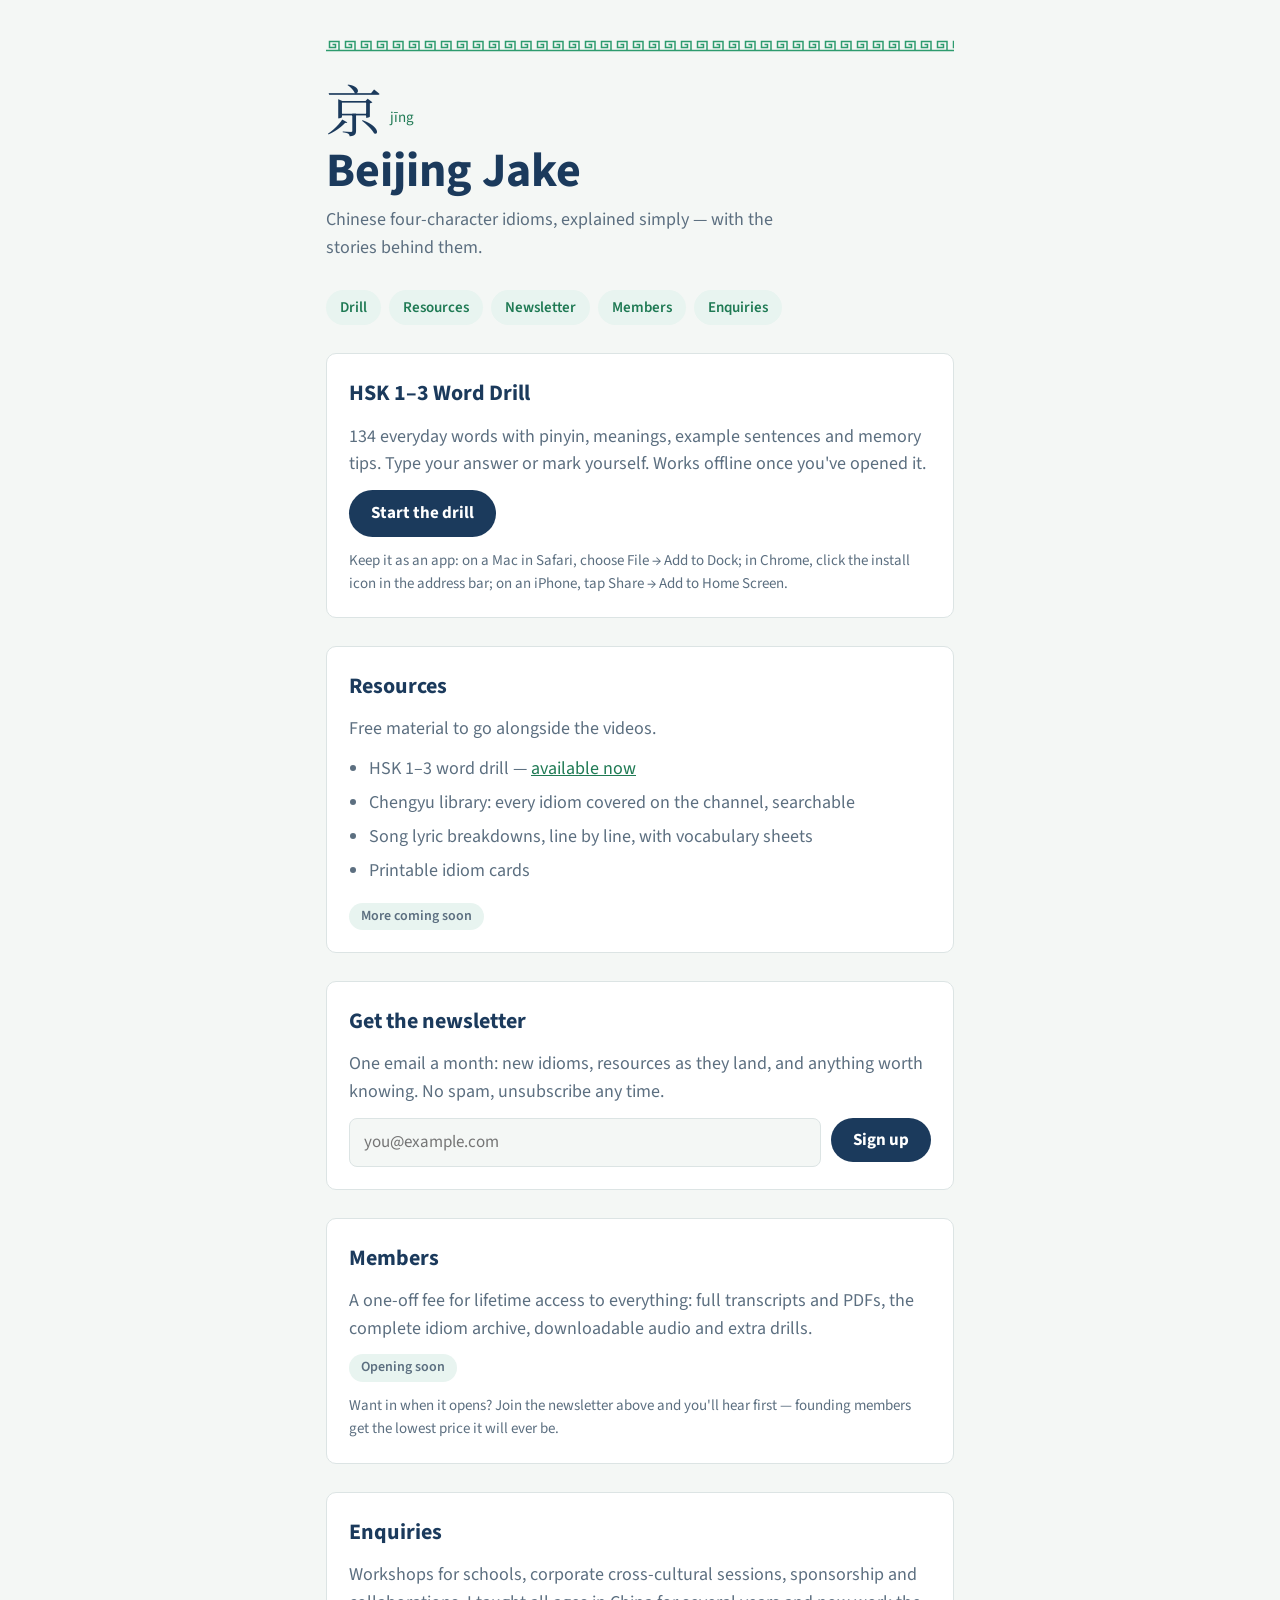
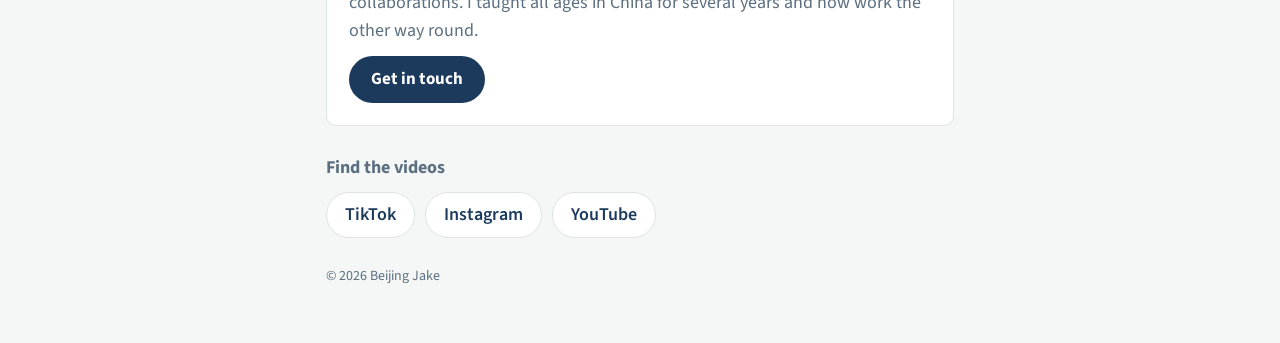
==== index.html @ eb33074b "Add files via upload" ====
<!doctype html>
<html lang="en">
<head>
<meta charset="utf-8">
<meta name="viewport" content="width=device-width,initial-scale=1,viewport-fit=cover">
<title>Beijing Jake — Chinese idioms, culture and language</title>
<meta name="description" content="Chinese four-character idioms (chengyu) explained simply, with the stories behind them. Free HSK drill, resources and workshops.">
<link rel="canonical" href="https://beijingjake.com/">

<meta property="og:type" content="website">
<meta property="og:site_name" content="Beijing Jake">
<meta property="og:title" content="Beijing Jake — Chinese idioms, culture and language">
<meta property="og:description" content="Chinese four-character idioms explained simply, with the stories behind them. Free HSK drill and resources.">
<meta property="og:url" content="https://beijingjake.com/">
<meta property="og:image" content="https://beijingjake.com/icons/icon-512.png">
<meta name="twitter:card" content="summary_large_image">

<meta name="theme-color" content="#1B3A5C">
<link rel="manifest" href="./manifest.webmanifest">
<link rel="icon" type="image/png" sizes="192x192" href="./icons/icon-192.png">
<link rel="apple-touch-icon" href="./icons/apple-touch-icon.png">
<meta name="apple-mobile-web-app-capable" content="yes">
<meta name="apple-mobile-web-app-title" content="BJ Drill">

<link rel="preconnect" href="https://fonts.googleapis.com">
<link rel="preconnect" href="https://fonts.gstatic.com" crossorigin>
<link rel="stylesheet" href="https://fonts.googleapis.com/css2?family=Noto+Serif+SC:wght@500;700&family=Source+Sans+3:wght@400;600;700&display=swap">

<style>
:root {
  --bg: #f4f7f5; --surface: #ffffff; --ink: #1b3a5c; --muted: #5c6f80; --line: #dce4e4;
  --brand: #1b3a5c;          /* navy — structure and actions */
  --on-brand: #ffffff;
  --jade: #1f7a54;           /* jade, darkened for safe contrast on light */
  --jade-bright: #2d9b6e;    /* brand jade — decoration and fills only */
  --jade-soft: #e8f4f0;
  --font-ui: "Source Sans 3", "Segoe UI", system-ui, -apple-system, sans-serif;
  --font-zh: "Noto Serif SC", "Songti SC", "SimSun", serif;
}
@media (prefers-color-scheme: dark) {
  :root {
    --bg: #0e1b26; --surface: #16293a; --ink: #e8eef2; --muted: #9aaab8; --line: #27405a;
    --brand: #8fb6dc; --on-brand: #0e1b26;
    --jade: #4fc79a; --jade-bright: #4fc79a; --jade-soft: #14332a;
    color-scheme: dark;
  }
}
* { box-sizing: border-box; }
html { color-scheme: light dark; }
body {
  margin: 0; background: var(--bg); color: var(--ink);
  font-family: var(--font-ui); font-size: 18px; line-height: 1.55;
  padding-top: env(safe-area-inset-top, 0px); padding-bottom: env(safe-area-inset-bottom, 0px);
}
img { max-width: 100%; }
[hidden] { display: none !important; }
.visually-hidden { position: absolute; width: 1px; height: 1px; overflow: hidden; clip: rect(0 0 0 0); white-space: nowrap; }
.wrap {
  max-width: 660px; margin: 0 auto;
  padding-left: max(16px, env(safe-area-inset-left, 0px));
  padding-right: max(16px, env(safe-area-inset-right, 0px));
  padding-block: 40px 56px; display: flex; flex-direction: column; gap: 28px;
}
.fret { height: 12px; background: var(--jade-bright);
  -webkit-mask: url("data:image/svg+xml,%3Csvg xmlns='http://www.w3.org/2000/svg' width='16' height='12'%3E%3Cpath d='M0 10.5H16M13 10.5V1.5H3.5V7.5H9.5V4.5H6.5' fill='none' stroke='black' stroke-width='1.5'/%3E%3C/svg%3E") repeat-x left center / 16px 12px;
          mask: url("data:image/svg+xml,%3Csvg xmlns='http://www.w3.org/2000/svg' width='16' height='12'%3E%3Cpath d='M0 10.5H16M13 10.5V1.5H3.5V7.5H9.5V4.5H6.5' fill='none' stroke='black' stroke-width='1.5'/%3E%3C/svg%3E") repeat-x left center / 16px 12px; }
header { display: flex; flex-direction: column; gap: 10px; }
.mark { font-family: var(--font-zh); font-size: 56px; line-height: 1; color: var(--brand); }
.mark small { font-family: var(--font-ui); font-size: 15px; color: var(--jade); margin-left: 8px; vertical-align: middle; }
h1 { margin: 0; font-size: clamp(34px, 8vw, 48px); line-height: 1.05; }
.lede { margin: 0; color: var(--muted); max-width: 55ch; }
nav.jump { display: flex; flex-wrap: wrap; gap: 8px; }
nav.jump a {
  font-size: 15px; font-weight: 600; text-decoration: none;
  color: var(--jade); background: var(--jade-soft);
  border-radius: 999px; padding: 6px 14px;
}
nav.jump a:focus-visible { outline: 3px solid var(--jade); outline-offset: 2px; }
.card { background: var(--surface); border: 1px solid var(--line); border-radius: 10px; padding: 22px; display: flex; flex-direction: column; gap: 12px; }
.card h2 { margin: 0; font-size: 22px; }
.card p { margin: 0; color: var(--muted); }
.card ul { margin: 0; padding-left: 20px; color: var(--muted); }
.card li { margin-bottom: 6px; }
.card a:not(.btn) { color: var(--jade); }
.btn { align-self: flex-start; display: inline-block; font-weight: 700; border-radius: 999px; padding: 10px 22px; background: var(--brand); color: var(--on-brand); text-decoration: none; border: 0; font-size: 17px; font-family: inherit; cursor: pointer; }
.btn:focus-visible { outline: 3px solid var(--jade); outline-offset: 3px; }
.install { font-size: 15px; color: var(--muted); margin: 0; }
.soon { font-size: 14px; font-weight: 600; color: var(--jade); background: var(--jade-soft); border-radius: 999px; padding: 3px 12px; align-self: flex-start; }
form.signup { display: flex; flex-wrap: wrap; gap: 10px; }
form.signup input[type="email"] {
  flex: 1 1 220px; font: inherit; font-size: 17px; padding: 10px 14px;
  border: 1px solid var(--line); border-radius: 8px;
  background: var(--bg); color: var(--ink);
}
form.signup input[type="email"]:focus-visible { outline: 3px solid var(--jade); outline-offset: 1px; }
.social { display: flex; flex-wrap: wrap; gap: 10px; }
.social a { font-weight: 600; text-decoration: none; color: var(--brand); border: 1px solid var(--line); border-radius: 999px; padding: 8px 18px; background: var(--surface); }
.social a:focus-visible { outline: 3px solid var(--jade); outline-offset: 2px; }
footer { font-size: 14px; color: var(--muted); }
footer a { color: var(--muted); }
</style>
</head>
<body>

<main class="wrap">
  <div class="fret" aria-hidden="true"></div>

  <header>
    <div class="mark" lang="zh-CN">京<small>jīng</small></div>
    <h1>Beijing Jake</h1>
    <p class="lede">Chinese four-character idioms, explained simply — with the stories behind them.</p>
  </header>

  <nav class="jump" aria-label="Sections">
    <a href="#drill">Drill</a>
    <a href="#resources">Resources</a>
    <a href="#newsletter">Newsletter</a>
    <a href="#members">Members</a>
    <a href="#enquiries">Enquiries</a>
  </nav>

  <section class="card" id="drill" aria-labelledby="drill-h">
    <h2 id="drill-h">HSK 1–3 Word Drill</h2>
    <p>134 everyday words with pinyin, meanings, example sentences and memory tips. Type your answer or mark yourself. Works offline once you've opened it.</p>
    <a class="btn" href="drill/">Start the drill</a>
    <p class="install">Keep it as an app: on a Mac in Safari, choose File → Add to Dock; in Chrome, click the install icon in the address bar; on an iPhone, tap Share → Add to Home Screen.</p>
  </section>

  <section class="card" id="resources" aria-labelledby="resources-h">
    <h2 id="resources-h">Resources</h2>
    <p>Free material to go alongside the videos.</p>
    <ul>
      <li>HSK 1–3 word drill — <a href="drill/">available now</a></li>
      <li>Chengyu library: every idiom covered on the channel, searchable</li>
      <li>Song lyric breakdowns, line by line, with vocabulary sheets</li>
      <li>Printable idiom cards</li>
    </ul>
    <p class="soon">More coming soon</p>
  </section>

  <section class="card" id="newsletter" aria-labelledby="newsletter-h">
    <h2 id="newsletter-h">Get the newsletter</h2>
    <p>One email a month: new idioms, resources as they land, and anything worth knowing. No spam, unsubscribe any time.</p>

    <!-- ===========================================================
         REPLACE THE FORM BELOW with the embed code from your email
         tool (Kit, beehiiv, Sender). Until you do, it does nothing
         — it is only the right shape and styling.
         =========================================================== -->
    <form class="signup" action="#" method="post" aria-label="Newsletter signup">
      <label class="visually-hidden" for="email">Email address</label>
      <input type="email" id="email" name="email" placeholder="you@example.com" required autocomplete="email">
      <button class="btn" type="submit">Sign up</button>
    </form>
  </section>

  <section class="card" id="members" aria-labelledby="members-h">
    <h2 id="members-h">Members</h2>
    <p>A one-off fee for lifetime access to everything: full transcripts and PDFs, the complete idiom archive, downloadable audio and extra drills.</p>
    <p class="soon">Opening soon</p>
    <p class="install">Want in when it opens? Join the newsletter above and you'll hear first — founding members get the lowest price it will ever be.</p>
  </section>

  <section class="card" id="enquiries" aria-labelledby="enquiries-h">
    <h2 id="enquiries-h">Enquiries</h2>
    <p>Workshops for schools, corporate cross-cultural sessions, sponsorship and collaborations. I taught all ages in China for several years and now work the other way round.</p>
    <!-- Swap this address for your own domain address once email is set up. -->
    <a class="btn" href="mailto:hello@beijingjake.com?subject=Enquiry%20via%20beijingjake.com">Get in touch</a>
  </section>

  <section aria-labelledby="social-h">
    <h2 id="social-h" class="lede" style="font-size:18px;margin-bottom:10px;">Find the videos</h2>
    <div class="social">
      <a href="https://www.tiktok.com/@beijing.jake" rel="me noopener">TikTok</a>
      <a href="https://www.instagram.com/beijingjakee" rel="me noopener">Instagram</a>
      <a href="https://www.youtube.com/@beijingjake" rel="me noopener">YouTube</a>
    </div>
  </section>

  <footer>© 2026 Beijing Jake</footer>
</main>

<script>
if ("serviceWorker" in navigator && location.protocol === "https:") navigator.serviceWorker.register("./sw.js").catch(() => {});
</script>

</body>
</html>
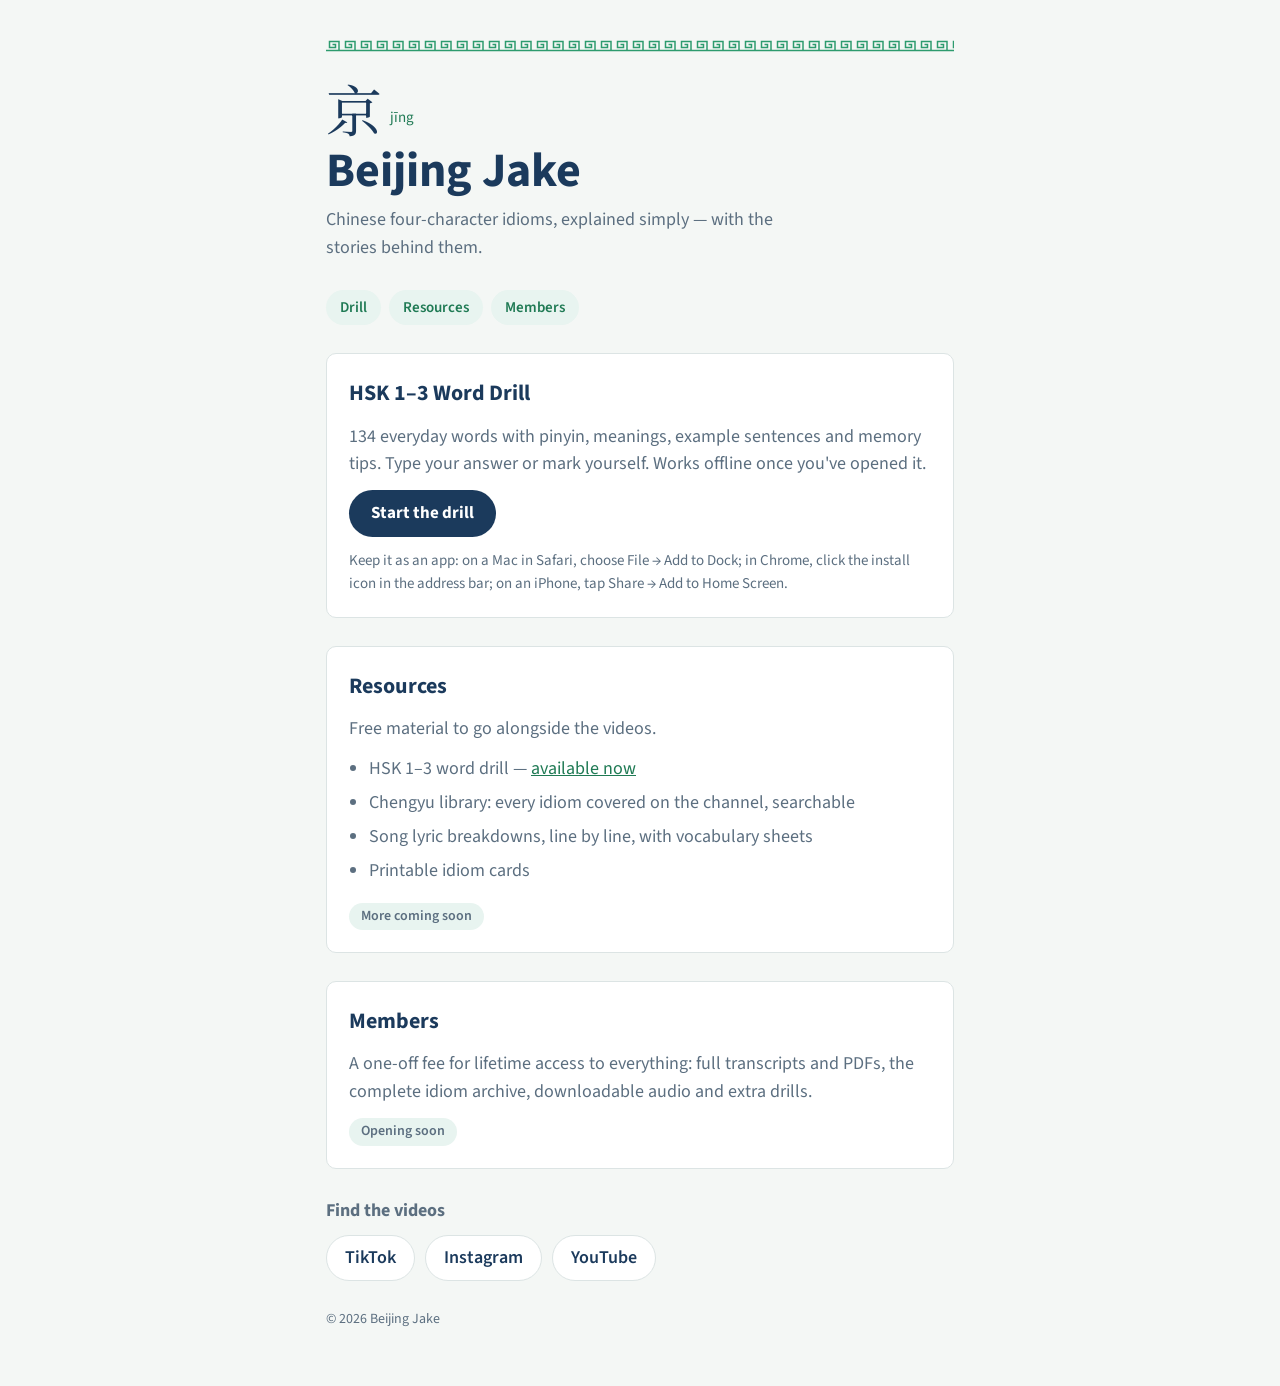
==== commit 893c906d: "REMOVE EMAIL AND NEWSLETTER FOR NOW" ====
--- a/index.html
+++ b/index.html
@@ -5,14 +5,14 @@
 <meta name="viewport" content="width=device-width,initial-scale=1,viewport-fit=cover">
 <title>Beijing Jake — Chinese idioms, culture and language</title>
 <meta name="description" content="Chinese four-character idioms (chengyu) explained simply, with the stories behind them. Free HSK drill, resources and workshops.">
-<link rel="canonical" href="https://beijingjake.com/">
+<link rel="canonical" href="https://beijingjake.uk/">
 
 <meta property="og:type" content="website">
 <meta property="og:site_name" content="Beijing Jake">
 <meta property="og:title" content="Beijing Jake — Chinese idioms, culture and language">
 <meta property="og:description" content="Chinese four-character idioms explained simply, with the stories behind them. Free HSK drill and resources.">
-<meta property="og:url" content="https://beijingjake.com/">
-<meta property="og:image" content="https://beijingjake.com/icons/icon-512.png">
+<meta property="og:url" content="https://beijingjake.uk/">
+<meta property="og:image" content="https://beijingjake.uk/icons/icon-512.png">
 <meta name="twitter:card" content="summary_large_image">
 
 <meta name="theme-color" content="#1B3A5C">
@@ -114,9 +114,7 @@
   <nav class="jump" aria-label="Sections">
     <a href="#drill">Drill</a>
     <a href="#resources">Resources</a>
-    <a href="#newsletter">Newsletter</a>
     <a href="#members">Members</a>
-    <a href="#enquiries">Enquiries</a>
   </nav>
 
   <section class="card" id="drill" aria-labelledby="drill-h">
@@ -138,34 +136,10 @@
     <p class="soon">More coming soon</p>
   </section>
 
-  <section class="card" id="newsletter" aria-labelledby="newsletter-h">
-    <h2 id="newsletter-h">Get the newsletter</h2>
-    <p>One email a month: new idioms, resources as they land, and anything worth knowing. No spam, unsubscribe any time.</p>
-
-    <!-- ===========================================================
-         REPLACE THE FORM BELOW with the embed code from your email
-         tool (Kit, beehiiv, Sender). Until you do, it does nothing
-         — it is only the right shape and styling.
-         =========================================================== -->
-    <form class="signup" action="#" method="post" aria-label="Newsletter signup">
-      <label class="visually-hidden" for="email">Email address</label>
-      <input type="email" id="email" name="email" placeholder="you@example.com" required autocomplete="email">
-      <button class="btn" type="submit">Sign up</button>
-    </form>
-  </section>
-
   <section class="card" id="members" aria-labelledby="members-h">
     <h2 id="members-h">Members</h2>
     <p>A one-off fee for lifetime access to everything: full transcripts and PDFs, the complete idiom archive, downloadable audio and extra drills.</p>
     <p class="soon">Opening soon</p>
-    <p class="install">Want in when it opens? Join the newsletter above and you'll hear first — founding members get the lowest price it will ever be.</p>
-  </section>
-
-  <section class="card" id="enquiries" aria-labelledby="enquiries-h">
-    <h2 id="enquiries-h">Enquiries</h2>
-    <p>Workshops for schools, corporate cross-cultural sessions, sponsorship and collaborations. I taught all ages in China for several years and now work the other way round.</p>
-    <!-- Swap this address for your own domain address once email is set up. -->
-    <a class="btn" href="mailto:hello@beijingjake.com?subject=Enquiry%20via%20beijingjake.com">Get in touch</a>
   </section>
 
   <section aria-labelledby="social-h">
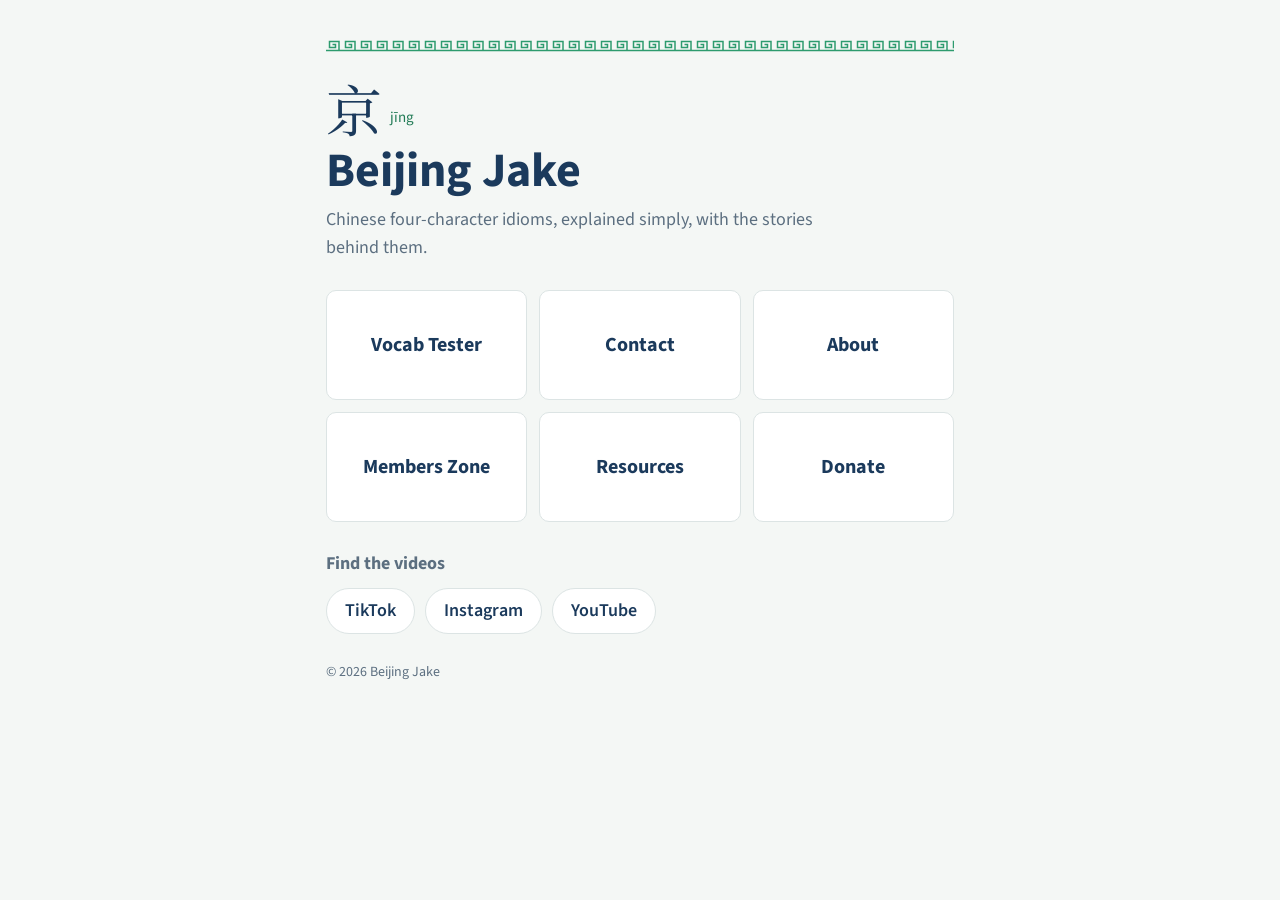
==== commit d7cda377: "Add files via upload" ====
--- a/index.html
+++ b/index.html
@@ -3,13 +3,13 @@
 <head>
 <meta charset="utf-8">
 <meta name="viewport" content="width=device-width,initial-scale=1,viewport-fit=cover">
-<title>Beijing Jake — Chinese idioms, culture and language</title>
+<title>Beijing Jake: Chinese idioms, culture and language</title>
 <meta name="description" content="Chinese four-character idioms (chengyu) explained simply, with the stories behind them. Free HSK drill, resources and workshops.">
 <link rel="canonical" href="https://beijingjake.uk/">
 
 <meta property="og:type" content="website">
 <meta property="og:site_name" content="Beijing Jake">
-<meta property="og:title" content="Beijing Jake — Chinese idioms, culture and language">
+<meta property="og:title" content="Beijing Jake: Chinese idioms, culture and language">
 <meta property="og:description" content="Chinese four-character idioms explained simply, with the stories behind them. Free HSK drill and resources.">
 <meta property="og:url" content="https://beijingjake.uk/">
 <meta property="og:image" content="https://beijingjake.uk/icons/icon-512.png">
@@ -25,80 +25,7 @@
 <link rel="preconnect" href="https://fonts.googleapis.com">
 <link rel="preconnect" href="https://fonts.gstatic.com" crossorigin>
 <link rel="stylesheet" href="https://fonts.googleapis.com/css2?family=Noto+Serif+SC:wght@500;700&family=Source+Sans+3:wght@400;600;700&display=swap">
-
-<style>
-:root {
-  --bg: #f4f7f5; --surface: #ffffff; --ink: #1b3a5c; --muted: #5c6f80; --line: #dce4e4;
-  --brand: #1b3a5c;          /* navy — structure and actions */
-  --on-brand: #ffffff;
-  --jade: #1f7a54;           /* jade, darkened for safe contrast on light */
-  --jade-bright: #2d9b6e;    /* brand jade — decoration and fills only */
-  --jade-soft: #e8f4f0;
-  --font-ui: "Source Sans 3", "Segoe UI", system-ui, -apple-system, sans-serif;
-  --font-zh: "Noto Serif SC", "Songti SC", "SimSun", serif;
-}
-@media (prefers-color-scheme: dark) {
-  :root {
-    --bg: #0e1b26; --surface: #16293a; --ink: #e8eef2; --muted: #9aaab8; --line: #27405a;
-    --brand: #8fb6dc; --on-brand: #0e1b26;
-    --jade: #4fc79a; --jade-bright: #4fc79a; --jade-soft: #14332a;
-    color-scheme: dark;
-  }
-}
-* { box-sizing: border-box; }
-html { color-scheme: light dark; }
-body {
-  margin: 0; background: var(--bg); color: var(--ink);
-  font-family: var(--font-ui); font-size: 18px; line-height: 1.55;
-  padding-top: env(safe-area-inset-top, 0px); padding-bottom: env(safe-area-inset-bottom, 0px);
-}
-img { max-width: 100%; }
-[hidden] { display: none !important; }
-.visually-hidden { position: absolute; width: 1px; height: 1px; overflow: hidden; clip: rect(0 0 0 0); white-space: nowrap; }
-.wrap {
-  max-width: 660px; margin: 0 auto;
-  padding-left: max(16px, env(safe-area-inset-left, 0px));
-  padding-right: max(16px, env(safe-area-inset-right, 0px));
-  padding-block: 40px 56px; display: flex; flex-direction: column; gap: 28px;
-}
-.fret { height: 12px; background: var(--jade-bright);
-  -webkit-mask: url("data:image/svg+xml,%3Csvg xmlns='http://www.w3.org/2000/svg' width='16' height='12'%3E%3Cpath d='M0 10.5H16M13 10.5V1.5H3.5V7.5H9.5V4.5H6.5' fill='none' stroke='black' stroke-width='1.5'/%3E%3C/svg%3E") repeat-x left center / 16px 12px;
-          mask: url("data:image/svg+xml,%3Csvg xmlns='http://www.w3.org/2000/svg' width='16' height='12'%3E%3Cpath d='M0 10.5H16M13 10.5V1.5H3.5V7.5H9.5V4.5H6.5' fill='none' stroke='black' stroke-width='1.5'/%3E%3C/svg%3E") repeat-x left center / 16px 12px; }
-header { display: flex; flex-direction: column; gap: 10px; }
-.mark { font-family: var(--font-zh); font-size: 56px; line-height: 1; color: var(--brand); }
-.mark small { font-family: var(--font-ui); font-size: 15px; color: var(--jade); margin-left: 8px; vertical-align: middle; }
-h1 { margin: 0; font-size: clamp(34px, 8vw, 48px); line-height: 1.05; }
-.lede { margin: 0; color: var(--muted); max-width: 55ch; }
-nav.jump { display: flex; flex-wrap: wrap; gap: 8px; }
-nav.jump a {
-  font-size: 15px; font-weight: 600; text-decoration: none;
-  color: var(--jade); background: var(--jade-soft);
-  border-radius: 999px; padding: 6px 14px;
-}
-nav.jump a:focus-visible { outline: 3px solid var(--jade); outline-offset: 2px; }
-.card { background: var(--surface); border: 1px solid var(--line); border-radius: 10px; padding: 22px; display: flex; flex-direction: column; gap: 12px; }
-.card h2 { margin: 0; font-size: 22px; }
-.card p { margin: 0; color: var(--muted); }
-.card ul { margin: 0; padding-left: 20px; color: var(--muted); }
-.card li { margin-bottom: 6px; }
-.card a:not(.btn) { color: var(--jade); }
-.btn { align-self: flex-start; display: inline-block; font-weight: 700; border-radius: 999px; padding: 10px 22px; background: var(--brand); color: var(--on-brand); text-decoration: none; border: 0; font-size: 17px; font-family: inherit; cursor: pointer; }
-.btn:focus-visible { outline: 3px solid var(--jade); outline-offset: 3px; }
-.install { font-size: 15px; color: var(--muted); margin: 0; }
-.soon { font-size: 14px; font-weight: 600; color: var(--jade); background: var(--jade-soft); border-radius: 999px; padding: 3px 12px; align-self: flex-start; }
-form.signup { display: flex; flex-wrap: wrap; gap: 10px; }
-form.signup input[type="email"] {
-  flex: 1 1 220px; font: inherit; font-size: 17px; padding: 10px 14px;
-  border: 1px solid var(--line); border-radius: 8px;
-  background: var(--bg); color: var(--ink);
-}
-form.signup input[type="email"]:focus-visible { outline: 3px solid var(--jade); outline-offset: 1px; }
-.social { display: flex; flex-wrap: wrap; gap: 10px; }
-.social a { font-weight: 600; text-decoration: none; color: var(--brand); border: 1px solid var(--line); border-radius: 999px; padding: 8px 18px; background: var(--surface); }
-.social a:focus-visible { outline: 3px solid var(--jade); outline-offset: 2px; }
-footer { font-size: 14px; color: var(--muted); }
-footer a { color: var(--muted); }
-</style>
+<link rel="stylesheet" href="style.css">
 </head>
 <body>
 
@@ -108,39 +35,17 @@
   <header>
     <div class="mark" lang="zh-CN">京<small>jīng</small></div>
     <h1>Beijing Jake</h1>
-    <p class="lede">Chinese four-character idioms, explained simply — with the stories behind them.</p>
+    <p class="lede">Chinese four-character idioms, explained simply, with the stories behind them.</p>
   </header>
 
-  <nav class="jump" aria-label="Sections">
-    <a href="#drill">Drill</a>
-    <a href="#resources">Resources</a>
-    <a href="#members">Members</a>
+  <nav class="zones" aria-label="Site">
+    <a href="tester.html">Vocab Tester</a>
+    <a href="contact.html">Contact</a>
+    <a href="about.html">About</a>
+    <a href="members.html">Members Zone</a>
+    <a href="resources.html">Resources</a>
+    <a href="donate.html">Donate</a>
   </nav>
-
-  <section class="card" id="drill" aria-labelledby="drill-h">
-    <h2 id="drill-h">HSK 1–3 Word Drill</h2>
-    <p>134 everyday words with pinyin, meanings, example sentences and memory tips. Type your answer or mark yourself. Works offline once you've opened it.</p>
-    <a class="btn" href="drill/">Start the drill</a>
-    <p class="install">Keep it as an app: on a Mac in Safari, choose File → Add to Dock; in Chrome, click the install icon in the address bar; on an iPhone, tap Share → Add to Home Screen.</p>
-  </section>
-
-  <section class="card" id="resources" aria-labelledby="resources-h">
-    <h2 id="resources-h">Resources</h2>
-    <p>Free material to go alongside the videos.</p>
-    <ul>
-      <li>HSK 1–3 word drill — <a href="drill/">available now</a></li>
-      <li>Chengyu library: every idiom covered on the channel, searchable</li>
-      <li>Song lyric breakdowns, line by line, with vocabulary sheets</li>
-      <li>Printable idiom cards</li>
-    </ul>
-    <p class="soon">More coming soon</p>
-  </section>
-
-  <section class="card" id="members" aria-labelledby="members-h">
-    <h2 id="members-h">Members</h2>
-    <p>A one-off fee for lifetime access to everything: full transcripts and PDFs, the complete idiom archive, downloadable audio and extra drills.</p>
-    <p class="soon">Opening soon</p>
-  </section>
 
   <section aria-labelledby="social-h">
     <h2 id="social-h" class="lede" style="font-size:18px;margin-bottom:10px;">Find the videos</h2>
--- a/style.css
+++ b/style.css
@@ -0,0 +1,90 @@
+:root {
+  --bg: #f4f7f5; --surface: #ffffff; --ink: #1b3a5c; --muted: #5c6f80; --line: #dce4e4;
+  --brand: #1b3a5c;          /* navy — structure and actions */
+  --on-brand: #ffffff;
+  --jade: #1f7a54;           /* jade, darkened for safe contrast on light */
+  --jade-bright: #2d9b6e;    /* brand jade — decoration and fills only */
+  --jade-soft: #e8f4f0;
+  --font-ui: "Source Sans 3", "Segoe UI", system-ui, -apple-system, sans-serif;
+  --font-zh: "Noto Serif SC", "Songti SC", "SimSun", serif;
+}
+@media (prefers-color-scheme: dark) {
+  :root {
+    --bg: #0e1b26; --surface: #16293a; --ink: #e8eef2; --muted: #9aaab8; --line: #27405a;
+    --brand: #8fb6dc; --on-brand: #0e1b26;
+    --jade: #4fc79a; --jade-bright: #4fc79a; --jade-soft: #14332a;
+    color-scheme: dark;
+  }
+}
+* { box-sizing: border-box; }
+html { color-scheme: light dark; }
+body {
+  margin: 0; background: var(--bg); color: var(--ink);
+  font-family: var(--font-ui); font-size: 18px; line-height: 1.55;
+  padding-top: env(safe-area-inset-top, 0px); padding-bottom: env(safe-area-inset-bottom, 0px);
+}
+img { max-width: 100%; }
+[hidden] { display: none !important; }
+.visually-hidden { position: absolute; width: 1px; height: 1px; overflow: hidden; clip: rect(0 0 0 0); white-space: nowrap; }
+.wrap {
+  max-width: 660px; margin: 0 auto;
+  padding-left: max(16px, env(safe-area-inset-left, 0px));
+  padding-right: max(16px, env(safe-area-inset-right, 0px));
+  padding-block: 40px 56px; display: flex; flex-direction: column; gap: 28px;
+}
+.fret { height: 12px; background: var(--jade-bright);
+  -webkit-mask: url("data:image/svg+xml,%3Csvg xmlns='http://www.w3.org/2000/svg' width='16' height='12'%3E%3Cpath d='M0 10.5H16M13 10.5V1.5H3.5V7.5H9.5V4.5H6.5' fill='none' stroke='black' stroke-width='1.5'/%3E%3C/svg%3E") repeat-x left center / 16px 12px;
+          mask: url("data:image/svg+xml,%3Csvg xmlns='http://www.w3.org/2000/svg' width='16' height='12'%3E%3Cpath d='M0 10.5H16M13 10.5V1.5H3.5V7.5H9.5V4.5H6.5' fill='none' stroke='black' stroke-width='1.5'/%3E%3C/svg%3E") repeat-x left center / 16px 12px; }
+header { display: flex; flex-direction: column; gap: 10px; }
+.mark { font-family: var(--font-zh); font-size: 56px; line-height: 1; color: var(--brand); }
+.mark small { font-family: var(--font-ui); font-size: 15px; color: var(--jade); margin-left: 8px; vertical-align: middle; }
+h1 { margin: 0; font-size: clamp(34px, 8vw, 48px); line-height: 1.05; }
+.lede { margin: 0; color: var(--muted); max-width: 55ch; }
+nav.jump { display: flex; flex-wrap: wrap; gap: 8px; }
+nav.jump a, nav.zone-nav a {
+  font-size: 15px; font-weight: 600; text-decoration: none;
+  color: var(--jade); background: var(--jade-soft);
+  border-radius: 999px; padding: 6px 14px;
+}
+nav.jump a:focus-visible, nav.zone-nav a:focus-visible { outline: 3px solid var(--jade); outline-offset: 2px; }
+.card { background: var(--surface); border: 1px solid var(--line); border-radius: 10px; padding: 22px; display: flex; flex-direction: column; gap: 12px; }
+.card h2 { margin: 0; font-size: 22px; }
+.card p { margin: 0; color: var(--muted); }
+.card ul { margin: 0; padding-left: 20px; color: var(--muted); }
+.card li { margin-bottom: 6px; }
+.card a:not(.btn) { color: var(--jade); }
+.btn { align-self: flex-start; display: inline-block; font-weight: 700; border-radius: 999px; padding: 10px 22px; background: var(--brand); color: var(--on-brand); text-decoration: none; border: 0; font-size: 17px; font-family: inherit; cursor: pointer; }
+.btn:focus-visible { outline: 3px solid var(--jade); outline-offset: 3px; }
+.install { font-size: 15px; color: var(--muted); margin: 0; }
+.soon { font-size: 14px; font-weight: 600; color: var(--jade); background: var(--jade-soft); border-radius: 999px; padding: 3px 12px; align-self: flex-start; }
+form.signup { display: flex; flex-wrap: wrap; gap: 10px; }
+form.signup input[type="email"] {
+  flex: 1 1 220px; font: inherit; font-size: 17px; padding: 10px 14px;
+  border: 1px solid var(--line); border-radius: 8px;
+  background: var(--bg); color: var(--ink);
+}
+form.signup input[type="email"]:focus-visible { outline: 3px solid var(--jade); outline-offset: 1px; }
+.social { display: flex; flex-wrap: wrap; gap: 10px; }
+.social a { font-weight: 600; text-decoration: none; color: var(--brand); border: 1px solid var(--line); border-radius: 999px; padding: 8px 18px; background: var(--surface); }
+.social a:focus-visible { outline: 3px solid var(--jade); outline-offset: 2px; }
+footer { font-size: 14px; color: var(--muted); }
+footer a { color: var(--muted); }
+
+/* ---------- Home: the six zones ----------
+   A plain grid for now. Once the character is chosen, these six
+   buttons get laid out as its six strokes. */
+.zones { display: grid; grid-template-columns: repeat(2, 1fr); gap: 12px; }
+@media (min-width: 560px) { .zones { grid-template-columns: repeat(3, 1fr); } }
+.zones a {
+  display: flex; align-items: center; justify-content: center; text-align: center;
+  min-height: 110px; padding: 16px;
+  background: var(--surface); border: 1px solid var(--line); border-radius: 10px;
+  color: var(--brand); font-weight: 700; font-size: 20px; text-decoration: none;
+}
+.zones a:hover { border-color: var(--jade-bright); }
+.zones a:focus-visible { outline: 3px solid var(--jade); outline-offset: 2px; }
+
+/* ---------- Zone pages: Home plus the other five, along the top ---------- */
+nav.zone-nav { display: flex; flex-wrap: wrap; gap: 8px; }
+nav.zone-nav a.home { background: var(--brand); color: var(--on-brand); }
+.zone-head h1 { font-size: clamp(30px, 7vw, 40px); }
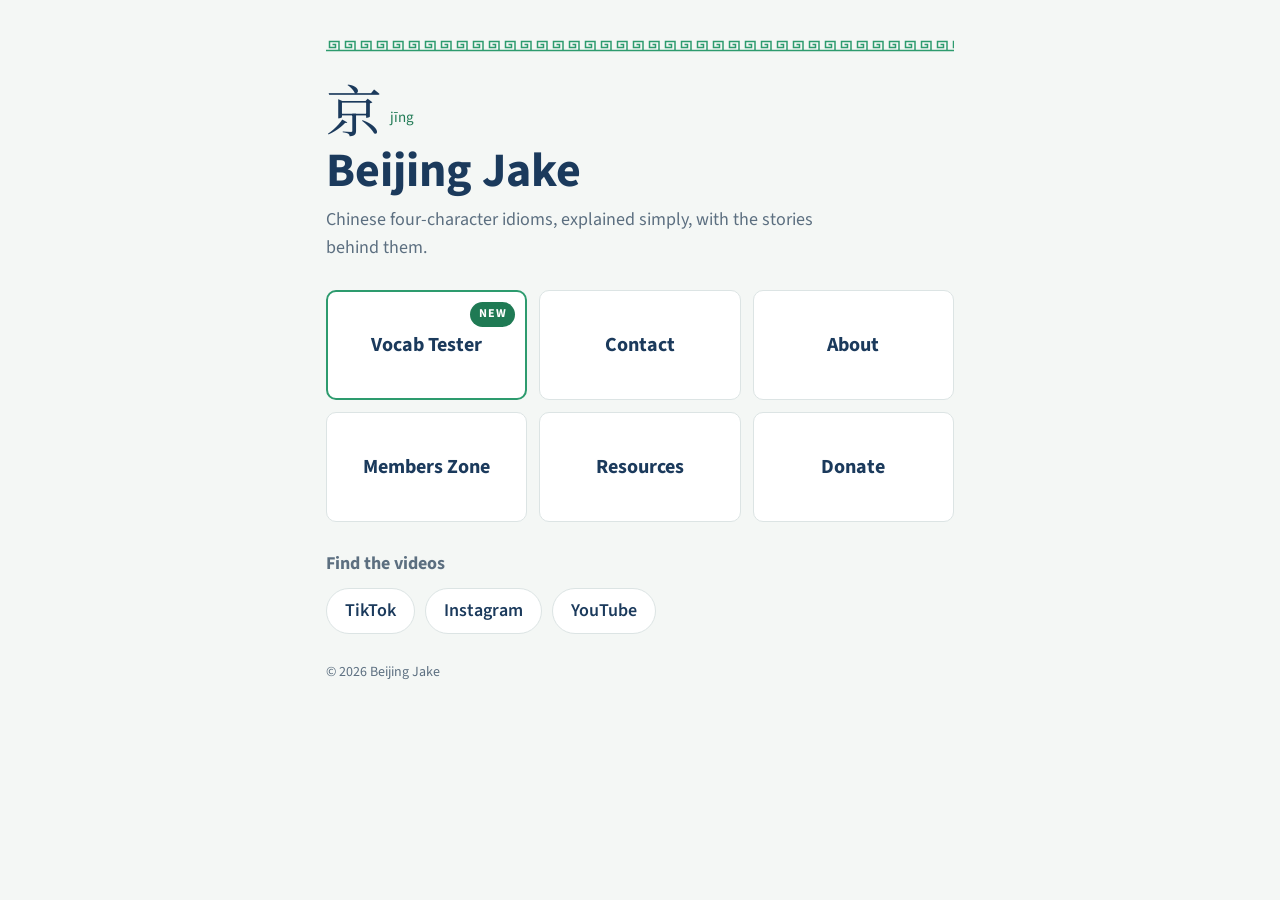
==== commit 17e446d8: "Add files via upload" ====
--- a/index.html
+++ b/index.html
@@ -39,7 +39,7 @@
   </header>
 
   <nav class="zones" aria-label="Site">
-    <a href="tester.html">Vocab Tester</a>
+    <a class="featured" href="drill/index.html">Vocab Tester <span class="badge">New</span></a>
     <a href="contact.html">Contact</a>
     <a href="about.html">About</a>
     <a href="members.html">Members Zone</a>
--- a/style.css
+++ b/style.css
@@ -88,3 +88,12 @@
 nav.zone-nav { display: flex; flex-wrap: wrap; gap: 8px; }
 nav.zone-nav a.home { background: var(--brand); color: var(--on-brand); }
 .zone-head h1 { font-size: clamp(30px, 7vw, 40px); }
+
+/* Vocab Tester tile on the home page: jade border and a New badge to draw the eye */
+.zones a { position: relative; }
+.zones a.featured { border: 2px solid var(--jade-bright); }
+.zones .badge {
+  position: absolute; top: 10px; right: 10px;
+  font-size: 12px; font-weight: 700; letter-spacing: .06em; text-transform: uppercase;
+  background: var(--jade); color: var(--surface); border-radius: 999px; padding: 3px 9px;
+}
